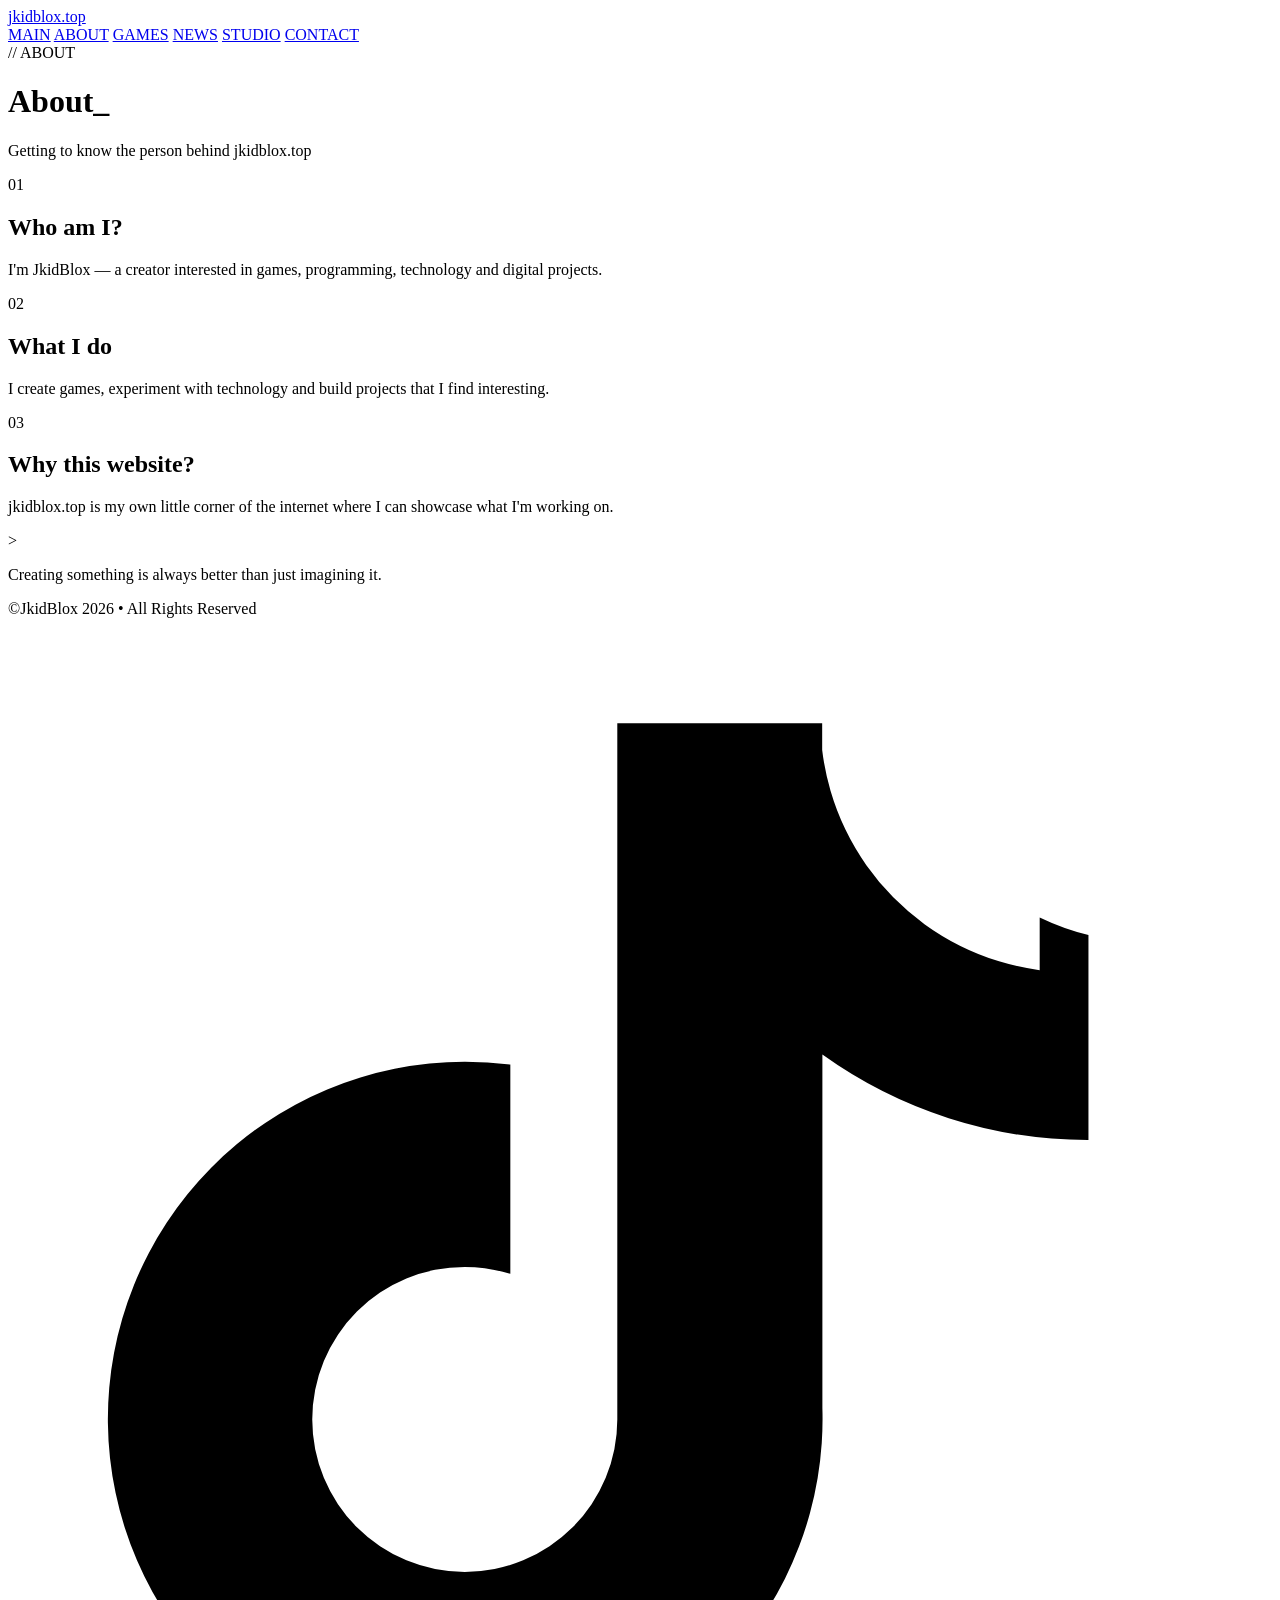
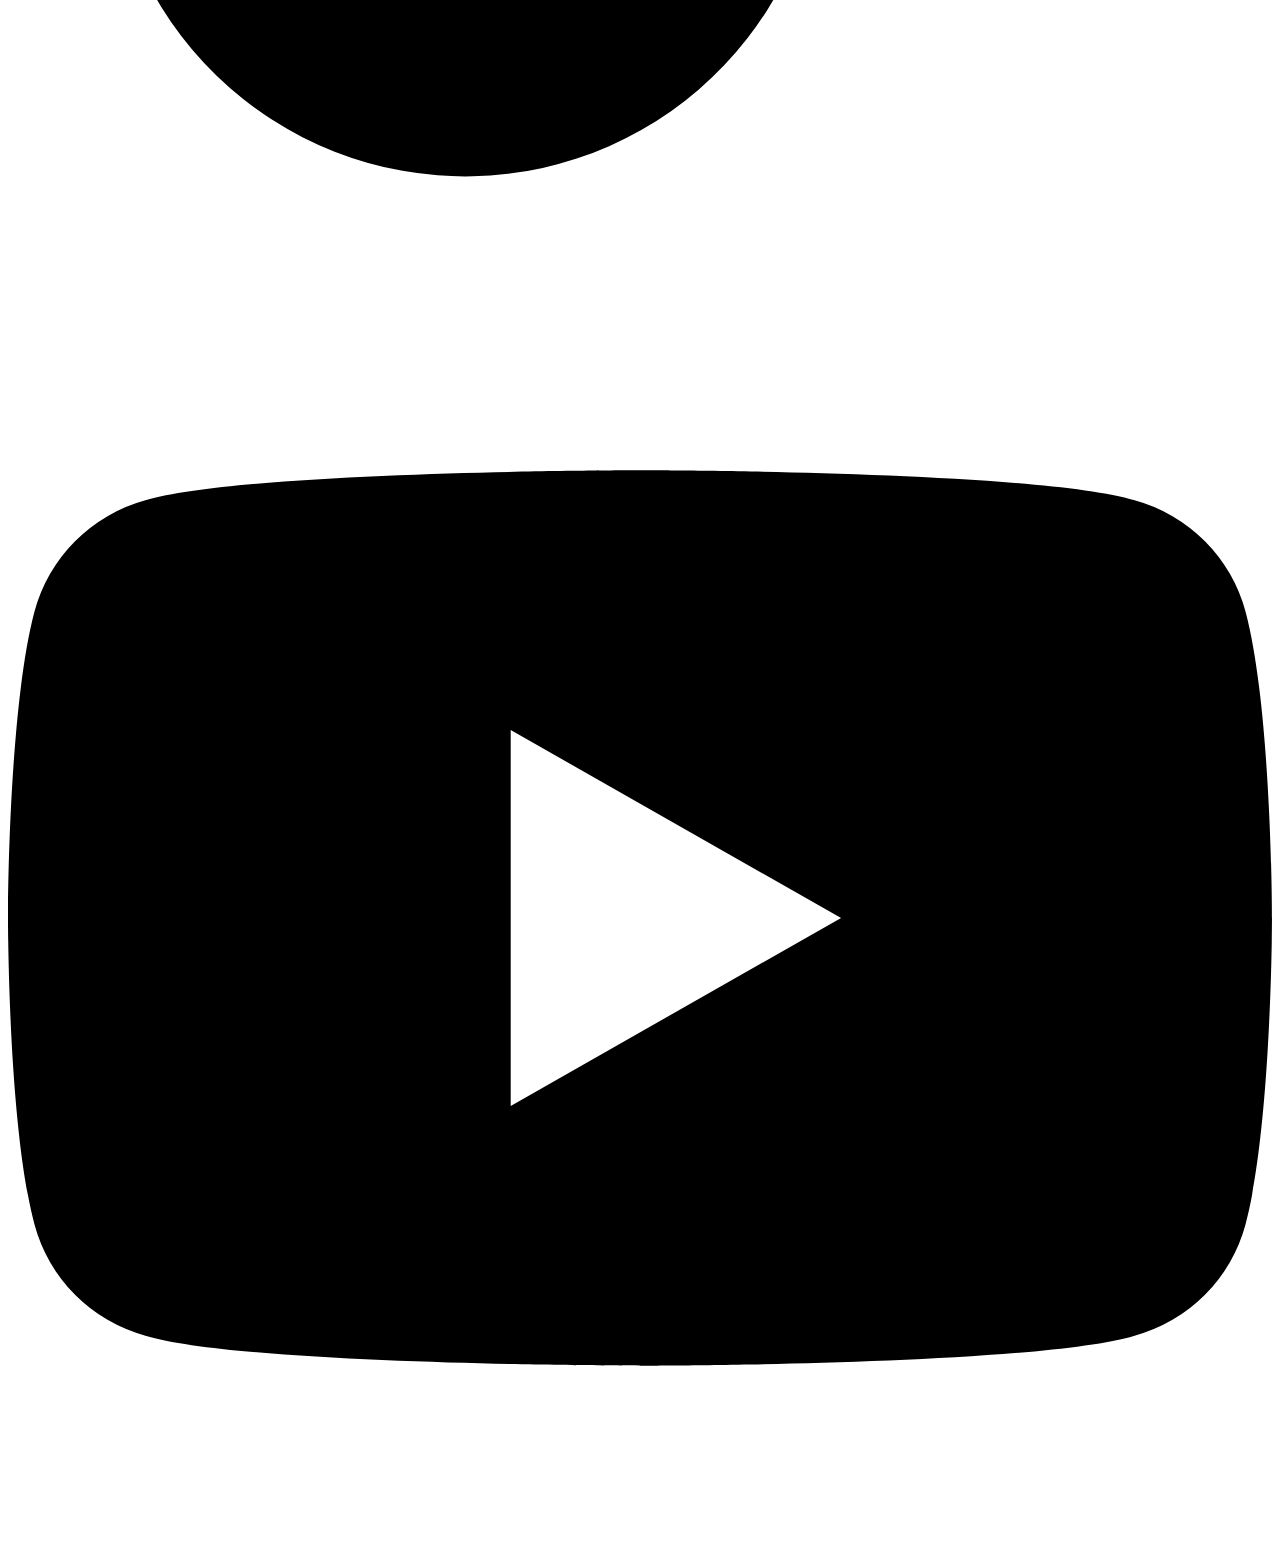
==== about.html @ 2716bcee "Add files via upload" ====
<!DOCTYPE html>
<html lang="en">
<head>
    <meta charset="UTF-8">
    <meta name="viewport" content="width=device-width, initial-scale=1.0">

    <title>About &mdash; jkidblox.top</title>

    <link rel="stylesheet" href="css/style.css">
    <link rel="icon" type="image/png" href="assets/favicon.png">
</head>

<body>

    <div class="background-grid"></div>
    <div class="scanlines"></div>

    <header class="navbar">
        <a href="index.html" class="logo">jkidblox.top</a>

        <nav>
            <a href="index.html">MAIN</a>
            <a href="about.html" class="active">ABOUT</a>
            <a href="games.html">GAMES</a>
            <a href="news.html">NEWS</a>
            <a href="studio.html">STUDIO</a>
            <a href="contact.html">CONTACT</a>
        </nav>
    </header>

    <main class="page">

        <div class="page-header">

            <div class="section-label">
                // ABOUT
            </div>

            <h1>About<span>_</span></h1>

            <p>
                Getting to know the person behind jkidblox.top
            </p>

        </div>

        <section class="content-grid">

            <div class="info-card">

                <div class="card-number">01</div>

                <h2>Who am I?</h2>

                <p>
                    I'm JkidBlox &mdash; a creator interested in games,
                    programming, technology and digital projects.
                </p>

            </div>

            <div class="info-card">

                <div class="card-number">02</div>

                <h2>What I do</h2>

                <p>
                    I create games, experiment with technology
                    and build projects that I find interesting.
                </p>

            </div>

            <div class="info-card">

                <div class="card-number">03</div>

                <h2>Why this website?</h2>

                <p>
                    jkidblox.top is my own little corner of the
                    internet where I can showcase what I'm working on.
                </p>

            </div>

        </section>

        <section class="quote">

            <span>&gt;</span>

            <p>
                Creating something is always better than
                just imagining it.
            </p>

        </section>

    </main>

    <footer>

        <div class="footer-content">

            <div>
                &copy;JkidBlox 2026 &bull; All Rights Reserved
            </div>

            <div class="social-links">

                <a
                    class="social-link"
                    href="https://www.tiktok.com/@darkplantentertainment"
                    target="_blank"
                    rel="noopener noreferrer"
                    aria-label="TikTok"
                    title="TikTok"
                >

                    <svg viewBox="0 0 24 24" aria-hidden="true">
                        <path d="M19.589 6.686a4.793 4.793 0 0 1-4.13-4.18V2h-3.89v13.217a2.896 2.896 0 1 1-2.896-2.896c.302 0 .592.047.865.132V8.48a6.78 6.78 0 0 0-.865-.055A6.785 6.785 0 1 0 15.463 15V8.29a8.638 8.638 0 0 0 5.052 1.622V6.02a4.809 4.809 0 0 1-.926-.334z"/>
                    </svg>

                </a>

                <a
                    class="social-link"
                    href="https://youtube.com/@darkplantentertainment"
                    target="_blank"
                    rel="noopener noreferrer"
                    aria-label="YouTube"
                    title="YouTube"
                >

                    <svg viewBox="0 0 24 24" aria-hidden="true">
                        <path d="M23.498 6.186a2.996 2.996 0 0 0-2.107-2.117C19.505 3.5 12 3.5 12 3.5s-7.505 0-9.391.569A2.996 2.996 0 0 0 .502 6.186C0 8.078 0 12 0 12s0 3.922.502 5.814a2.996 2.996 0 0 0 2.107 2.117C4.495 20.5 12 20.5 12 20.5s7.505 0 9.391-.569a2.996 2.996 0 0 0 2.107-2.117C24 15.922 24 12 24 12s0-3.922-.502-5.814zM9.545 15.568V8.432L15.818 12l-6.273 3.568z"/>
                    </svg>

                </a>

            </div>

        </div>

    </footer>

    <script src="js/script.js"></script>

</body>
</html>
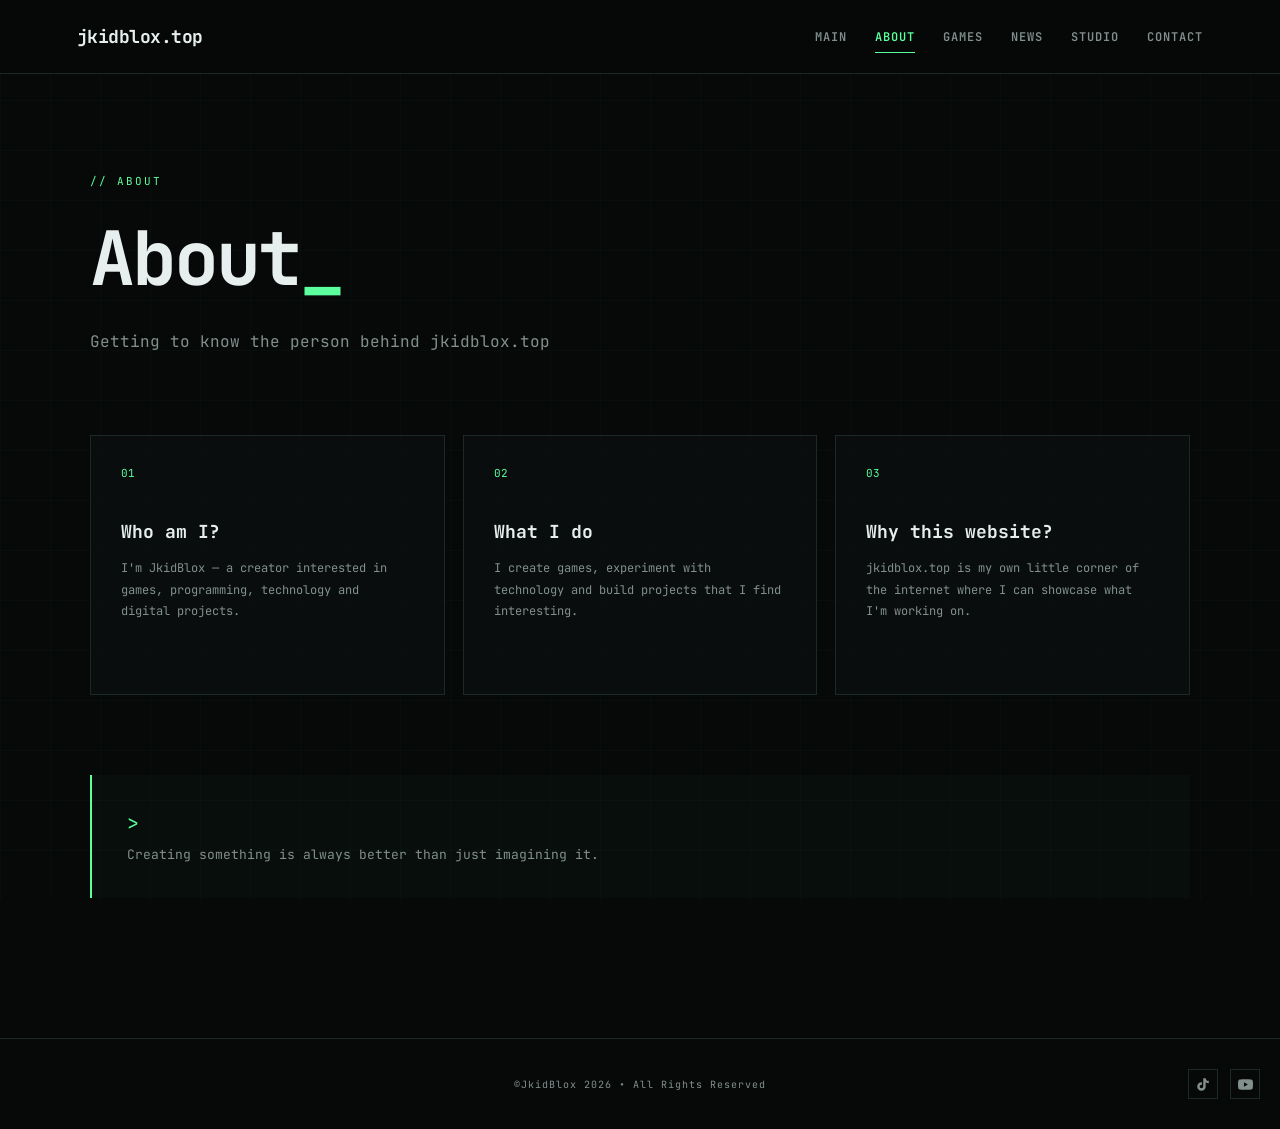
==== commit 8334fcd9: "Update favicon link in about.html" ====
--- a/about.html
+++ b/about.html
@@ -7,7 +7,7 @@
     <title>About &mdash; jkidblox.top</title>
 
     <link rel="stylesheet" href="css/style.css">
-    <link rel="icon" type="image/png" href="assets/favicon.png">
+    <link rel="icon" type="image/png" href="favicon.png">
 </head>
 
 <body>
@@ -149,4 +149,4 @@
     <script src="js/script.js"></script>
 
 </body>
-</html>+</html>
--- a/css/style.css
+++ b/css/style.css
@@ -0,0 +1,1563 @@
+@import url('https://fonts.googleapis.com/css2?family=JetBrains+Mono:wght@400;500;600;700&display=swap');
+
+
+* {
+    margin: 0;
+    padding: 0;
+    box-sizing: border-box;
+}
+
+
+:root {
+    --background: #070909;
+    --background-light: #0b0f0f;
+    --panel: #0c1111;
+    --border: #1c2927;
+
+    --text: #e7eeee;
+    --muted: #82908d;
+
+    --green: #5cff9d;
+    --green-dark: #1c5c3a;
+}
+
+
+html {
+    scroll-behavior: smooth;
+}
+
+
+body {
+    min-height: 100vh;
+
+    display: flex;
+    flex-direction: column;
+
+    background: var(--background);
+    color: var(--text);
+
+    font-family: "JetBrains Mono", monospace;
+
+    overflow-x: hidden;
+}
+
+
+/* BACKGROUND */
+
+.background-grid {
+    position: fixed;
+    inset: 0;
+
+    z-index: -3;
+
+    background-image:
+        linear-gradient(rgba(92, 255, 157, 0.025) 1px, transparent 1px),
+        linear-gradient(90deg, rgba(92, 255, 157, 0.025) 1px, transparent 1px);
+
+    background-size: 50px 50px;
+
+    animation: gridMove 20s linear infinite;
+}
+
+
+@keyframes gridMove {
+
+    from {
+        background-position: 0 0;
+    }
+
+    to {
+        background-position: 50px 50px;
+    }
+
+}
+
+
+/* SCANLINES */
+
+.scanlines {
+    pointer-events: none;
+
+    position: fixed;
+    inset: 0;
+
+    z-index: 100;
+
+    background: repeating-linear-gradient(
+        to bottom,
+        transparent 0px,
+        transparent 3px,
+        rgba(255,255,255,0.012) 4px
+    );
+}
+
+
+/* NAVBAR */
+
+.navbar {
+
+    width: 100%;
+
+    display: flex;
+    align-items: center;
+    justify-content: space-between;
+
+    padding: 25px 6vw;
+
+    border-bottom: 1px solid var(--border);
+
+    background: rgba(7, 9, 9, 0.82);
+
+    backdrop-filter: blur(12px);
+
+    position: relative;
+    z-index: 10;
+}
+
+
+.logo {
+
+    color: var(--text);
+
+    text-decoration: none;
+
+    font-size: 18px;
+    font-weight: 700;
+
+    letter-spacing: -0.5px;
+
+    transition: 0.25s;
+}
+
+
+.logo:hover {
+    color: var(--green);
+
+    text-shadow:
+        0 0 15px rgba(92, 255, 157, 0.4);
+}
+
+
+nav {
+
+    display: flex;
+
+    gap: 28px;
+}
+
+
+nav a {
+
+    position: relative;
+
+    color: var(--muted);
+
+    text-decoration: none;
+
+    font-size: 12px;
+    font-weight: 600;
+
+    letter-spacing: 1px;
+
+    transition: 0.25s;
+}
+
+
+nav a:hover,
+nav a.active {
+
+    color: var(--green);
+}
+
+
+nav a::after {
+
+    content: "";
+
+    position: absolute;
+
+    left: 0;
+    bottom: -8px;
+
+    width: 0;
+    height: 1px;
+
+    background: var(--green);
+
+    transition: 0.25s;
+}
+
+
+nav a:hover::after,
+nav a.active::after {
+
+    width: 100%;
+}
+
+
+/* MAIN */
+
+main {
+    flex: 1;
+}
+
+
+.hero {
+
+    min-height: 650px;
+
+    display: flex;
+
+    flex-direction: column;
+
+    justify-content: center;
+
+    align-items: center;
+
+    text-align: center;
+
+    padding: 80px 20px;
+
+    animation: pageIn 0.8s ease;
+}
+
+
+@keyframes pageIn {
+
+    from {
+        opacity: 0;
+        transform: translateY(15px);
+    }
+
+    to {
+        opacity: 1;
+        transform: translateY(0);
+    }
+
+}
+
+
+.terminal-label {
+
+    display: flex;
+    align-items: center;
+
+    gap: 10px;
+
+    color: var(--muted);
+
+    font-size: 11px;
+
+    letter-spacing: 2px;
+
+    margin-bottom: 30px;
+}
+
+
+.status-dot {
+
+    width: 7px;
+    height: 7px;
+
+    background: var(--green);
+
+    border-radius: 50%;
+
+    box-shadow: 0 0 12px var(--green);
+
+    animation: pulse 1.8s infinite;
+}
+
+
+@keyframes pulse {
+
+    0%, 100% {
+        opacity: 1;
+    }
+
+    50% {
+        opacity: 0.35;
+    }
+
+}
+
+
+.hero h1 {
+
+    min-height: 75px;
+
+    font-size: clamp(35px, 7vw, 80px);
+
+    letter-spacing: -3px;
+
+    font-weight: 700;
+}
+
+
+.hero h1 span:first-child {
+
+    color: var(--green);
+
+    text-shadow:
+        0 0 20px rgba(92, 255, 157, 0.25);
+}
+
+
+.cursor {
+
+    color: var(--green);
+
+    animation: blink 0.9s infinite;
+}
+
+
+@keyframes blink {
+
+    0%, 45% {
+        opacity: 1;
+    }
+
+    46%, 100% {
+        opacity: 0;
+    }
+
+}
+
+
+.hero-subtitle {
+
+    color: var(--muted);
+
+    font-size: 12px;
+
+    letter-spacing: 3px;
+
+    margin-top: 20px;
+}
+
+
+.hero-buttons {
+
+    display: flex;
+
+    gap: 12px;
+
+    margin-top: 40px;
+}
+
+
+.button {
+
+    padding: 13px 22px;
+
+    border: 1px solid var(--border);
+
+    color: var(--text);
+
+    text-decoration: none;
+
+    font-size: 11px;
+
+    letter-spacing: 1px;
+
+    transition: 0.25s;
+
+    background: rgba(255,255,255,0.015);
+}
+
+
+.button:hover {
+
+    border-color: var(--green);
+
+    color: var(--green);
+
+    transform: translateY(-2px);
+}
+
+
+.button.primary {
+
+    background: var(--green);
+
+    color: #061009;
+
+    border-color: var(--green);
+
+    font-weight: 700;
+}
+
+
+.button.primary:hover {
+
+    box-shadow:
+        0 0 25px rgba(92, 255, 157, 0.25);
+
+}
+
+
+/* TERMINAL */
+
+.terminal-section {
+
+    width: min(850px, 90%);
+
+    margin: 0 auto 120px;
+}
+
+
+.terminal-window {
+
+    border: 1px solid var(--border);
+
+    background: var(--panel);
+
+    box-shadow:
+        0 20px 60px rgba(0,0,0,0.35);
+}
+
+
+.terminal-header {
+
+    height: 40px;
+
+    display: flex;
+
+    align-items: center;
+
+    gap: 20px;
+
+    padding: 0 15px;
+
+    border-bottom: 1px solid var(--border);
+
+    color: var(--muted);
+
+    font-size: 10px;
+}
+
+
+.terminal-dots {
+
+    display: flex;
+
+    gap: 6px;
+}
+
+
+.terminal-dots span {
+
+    width: 7px;
+    height: 7px;
+
+    border-radius: 50%;
+
+    background: #34413e;
+}
+
+
+.terminal-body {
+
+    padding: 25px;
+
+    line-height: 2;
+
+    font-size: 12px;
+}
+
+
+.green {
+    color: var(--green);
+}
+
+
+.terminal-output {
+
+    color: var(--muted);
+
+    padding-left: 20px;
+}
+
+
+/* INTRO */
+
+.intro {
+
+    width: min(850px, 90%);
+
+    margin: 0 auto 140px;
+}
+
+
+.section-label {
+
+    color: var(--green);
+
+    font-size: 11px;
+
+    letter-spacing: 2px;
+
+    margin-bottom: 20px;
+}
+
+
+.intro h2 {
+
+    font-size: clamp(25px, 4vw, 40px);
+
+    margin-bottom: 20px;
+}
+
+
+.intro h2 span {
+
+    color: var(--green);
+}
+
+
+.intro p {
+
+    color: var(--muted);
+
+    line-height: 1.8;
+
+    max-width: 650px;
+}
+
+
+/* INNER PAGES */
+
+.page {
+
+    width: min(1100px, 88%);
+
+    margin: auto;
+
+    padding: 100px 0 140px;
+
+    animation: pageIn 0.6s ease;
+}
+
+
+.page-header {
+
+    margin-bottom: 80px;
+}
+
+
+.page-header h1 {
+
+    font-size: clamp(45px, 7vw, 75px);
+
+    letter-spacing: -3px;
+
+    margin-bottom: 20px;
+}
+
+
+.page-header h1 span {
+
+    color: var(--green);
+
+    animation: blink 1s infinite;
+}
+
+
+.page-header p {
+
+    color: var(--muted);
+
+    line-height: 1.7;
+}
+
+
+/* CARDS */
+
+.content-grid {
+
+    display: grid;
+
+    grid-template-columns:
+        repeat(3, 1fr);
+
+    gap: 18px;
+}
+
+
+.info-card {
+
+    position: relative;
+
+    padding: 30px;
+
+    min-height: 260px;
+
+    border: 1px solid var(--border);
+
+    background: rgba(12,17,17,0.7);
+
+    transition: 0.3s;
+}
+
+
+.info-card:hover {
+
+    border-color: var(--green);
+
+    transform: translateY(-5px);
+
+    box-shadow:
+        0 15px 40px rgba(0,0,0,0.25);
+}
+
+
+.card-number {
+
+    color: var(--green);
+
+    font-size: 11px;
+
+    margin-bottom: 40px;
+}
+
+
+.info-card h2 {
+
+    font-size: 18px;
+
+    margin-bottom: 15px;
+}
+
+
+.info-card p {
+
+    color: var(--muted);
+
+    font-size: 12px;
+
+    line-height: 1.8;
+}
+
+
+/* QUOTE */
+
+.quote {
+
+    margin-top: 80px;
+
+    padding: 35px;
+
+    border-left: 2px solid var(--green);
+
+    background: rgba(92,255,157,0.025);
+}
+
+
+.quote span {
+
+    color: var(--green);
+
+    font-size: 20px;
+}
+
+
+.quote p {
+
+    color: var(--muted);
+
+    margin-top: 10px;
+
+    font-size: 13px;
+}
+
+
+/* GAMES */
+
+.games-grid {
+
+    display: grid;
+
+    grid-template-columns:
+        repeat(2, 1fr);
+
+    gap: 20px;
+}
+
+
+.game-card {
+
+    border: 1px solid var(--border);
+
+    background: var(--panel);
+
+    overflow: hidden;
+
+    transition: 0.3s;
+}
+
+
+.game-card:hover {
+
+    transform: translateY(-5px);
+
+    border-color: var(--green);
+}
+
+
+.game-image {
+
+    height: 230px;
+
+    display: flex;
+
+    align-items: center;
+    justify-content: center;
+
+    background:
+        linear-gradient(
+            135deg,
+            #0b1611,
+            #07100c
+        );
+
+    border-bottom: 1px solid var(--border);
+
+    color: var(--green);
+
+    font-size: 28px;
+
+    font-weight: 700;
+
+    letter-spacing: 3px;
+
+    text-shadow:
+        0 0 20px rgba(92,255,157,0.25);
+}
+
+
+.game-image img {
+
+    max-width: 100%;
+
+    max-height: 200px;
+
+    width: auto;
+
+    height: auto;
+
+    object-fit: contain;
+}
+
+
+.game-content {
+
+    padding: 30px;
+}
+
+
+.game-status {
+
+    color: var(--green);
+
+    font-size: 9px;
+
+    letter-spacing: 2px;
+
+    margin-bottom: 15px;
+}
+
+
+.game-content h2 {
+
+    font-size: 22px;
+
+    margin-bottom: 15px;
+}
+
+
+.game-content p {
+
+    color: var(--muted);
+
+    font-size: 12px;
+
+    line-height: 1.8;
+
+    margin-bottom: 25px;
+}
+
+
+.card-button {
+
+    color: var(--text);
+
+    text-decoration: none;
+
+    font-size: 10px;
+
+    letter-spacing: 1px;
+
+    transition: 0.2s;
+}
+
+
+.card-button:hover {
+
+    color: var(--green);
+}
+
+
+/* NEWS */
+
+.news-list {
+
+    display: flex;
+
+    flex-direction: column;
+
+    gap: 15px;
+}
+
+
+.news-card {
+
+    display: grid;
+
+    grid-template-columns: 150px 1fr;
+
+    gap: 30px;
+
+    padding: 30px;
+
+    border: 1px solid var(--border);
+
+    background: var(--panel);
+
+    transition: 0.3s;
+}
+
+
+.news-card:hover {
+
+    border-color: var(--green);
+
+    transform: translateX(5px);
+}
+
+
+.news-date {
+
+    color: var(--green);
+
+    font-size: 10px;
+
+    letter-spacing: 1px;
+}
+
+
+.news-card h2 {
+
+    font-size: 18px;
+
+    margin-bottom: 12px;
+}
+
+
+.news-card p {
+
+    color: var(--muted);
+
+    font-size: 12px;
+
+    line-height: 1.8;
+}
+
+
+/* FOOTER */
+
+footer {
+
+    position: relative;
+
+    padding: 30px 20px;
+
+    text-align: center;
+
+    border-top: 1px solid var(--border);
+
+    color: var(--muted);
+
+    font-size: 10px;
+
+    letter-spacing: 1px;
+}
+
+
+.footer-content {
+
+    position: relative;
+
+    width: 100%;
+
+    min-height: 30px;
+
+    display: flex;
+
+    align-items: center;
+
+    justify-content: center;
+}
+
+
+.social-links {
+
+    position: absolute;
+
+    right: 0;
+
+    top: 50%;
+
+    transform: translateY(-50%);
+
+    display: flex;
+
+    align-items: center;
+
+    gap: 12px;
+}
+
+
+.social-link {
+
+    width: 30px;
+
+    height: 30px;
+
+    min-width: 30px;
+
+    min-height: 30px;
+
+    max-width: 30px;
+
+    max-height: 30px;
+
+    display: flex;
+
+    align-items: center;
+
+    justify-content: center;
+
+    border: 1px solid var(--border);
+
+    color: var(--muted);
+
+    text-decoration: none;
+
+    transition: 0.25s;
+
+    overflow: hidden;
+}
+
+
+.social-link:hover {
+
+    color: var(--green);
+
+    border-color: var(--green);
+
+    transform: translateY(-2px);
+
+    box-shadow:
+        0 0 15px rgba(92,255,157,0.15);
+}
+
+
+/* FOOTER SVG ICONS */
+
+.social-link svg {
+
+    display: block;
+
+    width: 15px !important;
+
+    height: 15px !important;
+
+    min-width: 15px !important;
+
+    min-height: 15px !important;
+
+    max-width: 15px !important;
+
+    max-height: 15px !important;
+
+    flex: 0 0 15px;
+
+    fill: currentColor;
+
+}
+
+
+/* STUDIO PAGE */
+
+.studio-logo-section {
+
+    margin-bottom: 80px;
+}
+
+
+.studio-logo-window {
+
+    width: 100%;
+
+    max-width: 900px;
+
+    margin: 0 auto;
+
+    border: 1px solid var(--border);
+
+    background: var(--panel);
+
+    box-shadow:
+        0 20px 60px rgba(0,0,0,0.35);
+}
+
+
+.studio-logo-header {
+
+    height: 40px;
+
+    display: flex;
+
+    align-items: center;
+
+    gap: 20px;
+
+    padding: 0 15px;
+
+    border-bottom: 1px solid var(--border);
+
+    color: var(--muted);
+
+    font-size: 10px;
+}
+
+
+.studio-logo-placeholder {
+
+    min-height: 360px;
+
+    margin: 25px;
+
+    padding: 40px;
+
+    display: flex;
+
+    flex-direction: column;
+
+    align-items: center;
+
+    justify-content: center;
+
+    text-align: center;
+
+    overflow: hidden;
+
+    border: 1px dashed var(--green-dark);
+
+    background: rgba(92,255,157,0.015);
+}
+
+
+.logo-placeholder-icon {
+
+    width: 130px;
+
+    height: 130px;
+
+    min-width: 130px;
+
+    min-height: 130px;
+
+    max-width: 130px;
+
+    max-height: 130px;
+
+    display: flex;
+
+    align-items: center;
+
+    justify-content: center;
+
+    margin-bottom: 30px;
+
+    border: 1px solid var(--green-dark);
+
+    color: var(--green);
+
+    font-size: 10px;
+
+    letter-spacing: 1px;
+
+    overflow: hidden;
+}
+
+
+.logo-placeholder-icon img {
+
+    display: block;
+
+    width: auto;
+
+    height: auto;
+
+    max-width: 100%;
+
+    max-height: 100%;
+
+    object-fit: contain;
+}
+
+
+.studio-logo-placeholder h2 {
+
+    color: var(--text);
+
+    font-size: 20px;
+
+    letter-spacing: 2px;
+
+    margin-bottom: 10px;
+}
+
+
+.studio-logo-placeholder p {
+
+    color: var(--muted);
+
+    font-size: 10px;
+
+    letter-spacing: 1px;
+}
+
+
+/* STUDIO ABOUT */
+
+.studio-about {
+
+    width: min(850px, 90%);
+
+    margin: 0 auto 100px;
+}
+
+
+.studio-about h2 {
+
+    font-size: clamp(25px, 4vw, 40px);
+
+    margin-bottom: 20px;
+}
+
+
+.studio-about h2 span {
+
+    color: var(--green);
+}
+
+
+.studio-about p {
+
+    color: var(--muted);
+
+    line-height: 1.8;
+
+    max-width: 750px;
+
+    margin-bottom: 15px;
+}
+
+
+/* STUDIO PROJECTS */
+
+.studio-projects {
+
+    width: min(850px, 90%);
+
+    margin: 0 auto 100px;
+}
+
+
+.studio-projects > h2 {
+
+    font-size: clamp(25px, 4vw, 40px);
+
+    margin-bottom: 25px;
+}
+
+
+.studio-project-card {
+
+    display: grid;
+
+    grid-template-columns: 80px 1fr;
+
+    gap: 25px;
+
+    padding: 30px;
+
+    border: 1px solid var(--border);
+
+    background: var(--panel);
+
+    transition: 0.3s;
+}
+
+
+.studio-project-card:hover {
+
+    border-color: var(--green);
+
+    transform: translateY(-4px);
+}
+
+
+.studio-project-number {
+
+    color: var(--green);
+
+    font-size: 11px;
+
+    letter-spacing: 2px;
+}
+
+
+.studio-project-content h3 {
+
+    font-size: 20px;
+
+    margin-bottom: 12px;
+}
+
+
+.studio-project-content p {
+
+    color: var(--muted);
+
+    font-size: 12px;
+
+    line-height: 1.8;
+
+    margin-bottom: 15px;
+}
+
+
+.studio-project-status {
+
+    color: var(--green);
+
+    font-size: 9px;
+
+    letter-spacing: 2px;
+}
+
+
+/* STUDIO INFO */
+
+.studio-info {
+
+    width: min(850px, 90%);
+
+    margin: 0 auto;
+
+    display: grid;
+
+    grid-template-columns:
+        repeat(3, 1fr);
+
+    gap: 18px;
+}
+
+
+/* CONTACT */
+
+.contact-terminal {
+
+    width: min(850px, 90%);
+
+    margin: 0 auto 100px;
+
+    border: 1px solid var(--border);
+
+    background: var(--panel);
+
+    box-shadow:
+        0 20px 60px rgba(0,0,0,0.35);
+}
+
+
+.contact-terminal-header {
+
+    height: 40px;
+
+    display: flex;
+
+    align-items: center;
+
+    gap: 20px;
+
+    padding: 0 15px;
+
+    border-bottom: 1px solid var(--border);
+
+    color: var(--muted);
+
+    font-size: 10px;
+}
+
+
+.contact-terminal-body {
+
+    padding: 25px;
+
+    line-height: 2;
+
+    font-size: 12px;
+}
+
+
+.contact-button {
+
+    display: inline-block;
+
+    margin-top: 25px;
+}
+
+
+.contact-info {
+
+    width: min(850px, 90%);
+
+    margin: 0 auto 100px;
+}
+
+
+.contact-info h2 {
+
+    font-size: clamp(25px, 4vw, 40px);
+
+    margin-bottom: 20px;
+}
+
+
+.contact-info h2 span {
+
+    color: var(--green);
+}
+
+
+.contact-info p {
+
+    color: var(--muted);
+
+    line-height: 1.8;
+
+    max-width: 650px;
+
+    margin-bottom: 25px;
+}
+
+
+.contact-address {
+
+    display: inline-block;
+
+    padding: 15px 20px;
+
+    border: 1px solid var(--border);
+
+    background: var(--panel);
+
+    color: var(--green);
+
+    font-size: 12px;
+
+    letter-spacing: 1px;
+}
+
+
+/* MOBILE */
+
+@media (max-width: 750px) {
+
+    .navbar {
+
+        flex-direction: column;
+
+        gap: 20px;
+
+    }
+
+
+    nav {
+
+        gap: 18px;
+
+        flex-wrap: wrap;
+
+        justify-content: center;
+
+    }
+
+
+    .hero {
+
+        min-height: 550px;
+
+    }
+
+
+    .hero h1 {
+
+        letter-spacing: -2px;
+
+    }
+
+
+    .hero-subtitle {
+
+        line-height: 1.8;
+
+    }
+
+
+    .hero-buttons {
+
+        flex-direction: column;
+
+        width: 220px;
+
+    }
+
+
+    .content-grid {
+
+        grid-template-columns: 1fr;
+
+    }
+
+
+    .games-grid {
+
+        grid-template-columns: 1fr;
+
+    }
+
+
+    .news-card {
+
+        grid-template-columns: 1fr;
+
+        gap: 15px;
+
+    }
+
+
+    .page {
+
+        padding-top: 70px;
+
+    }
+
+
+    .studio-logo-placeholder {
+
+        min-height: 280px;
+
+        margin: 20px;
+
+        padding: 30px 20px;
+
+    }
+
+
+    .studio-project-card {
+
+        grid-template-columns: 1fr;
+
+        gap: 15px;
+
+    }
+
+
+    .studio-info {
+
+        grid-template-columns: 1fr;
+
+    }
+
+
+    .contact-terminal {
+
+        width: 90%;
+
+    }
+
+
+    .contact-info {
+
+        width: 90%;
+
+    }
+
+}
+
+
+@media (max-width: 600px) {
+
+    .footer-content {
+
+        flex-direction: column;
+
+        justify-content: center;
+
+        gap: 15px;
+
+    }
+
+
+    .social-links {
+
+        position: static;
+
+        transform: none;
+
+    }
+
+}
+
+
+@media (max-width: 480px) {
+
+    .studio-logo-placeholder {
+
+        min-height: 230px;
+
+    }
+
+
+    .logo-placeholder-icon {
+
+        width: 95px;
+
+        height: 95px;
+
+        min-width: 95px;
+
+        min-height: 95px;
+
+        max-width: 95px;
+
+        max-height: 95px;
+
+    }
+
+}
